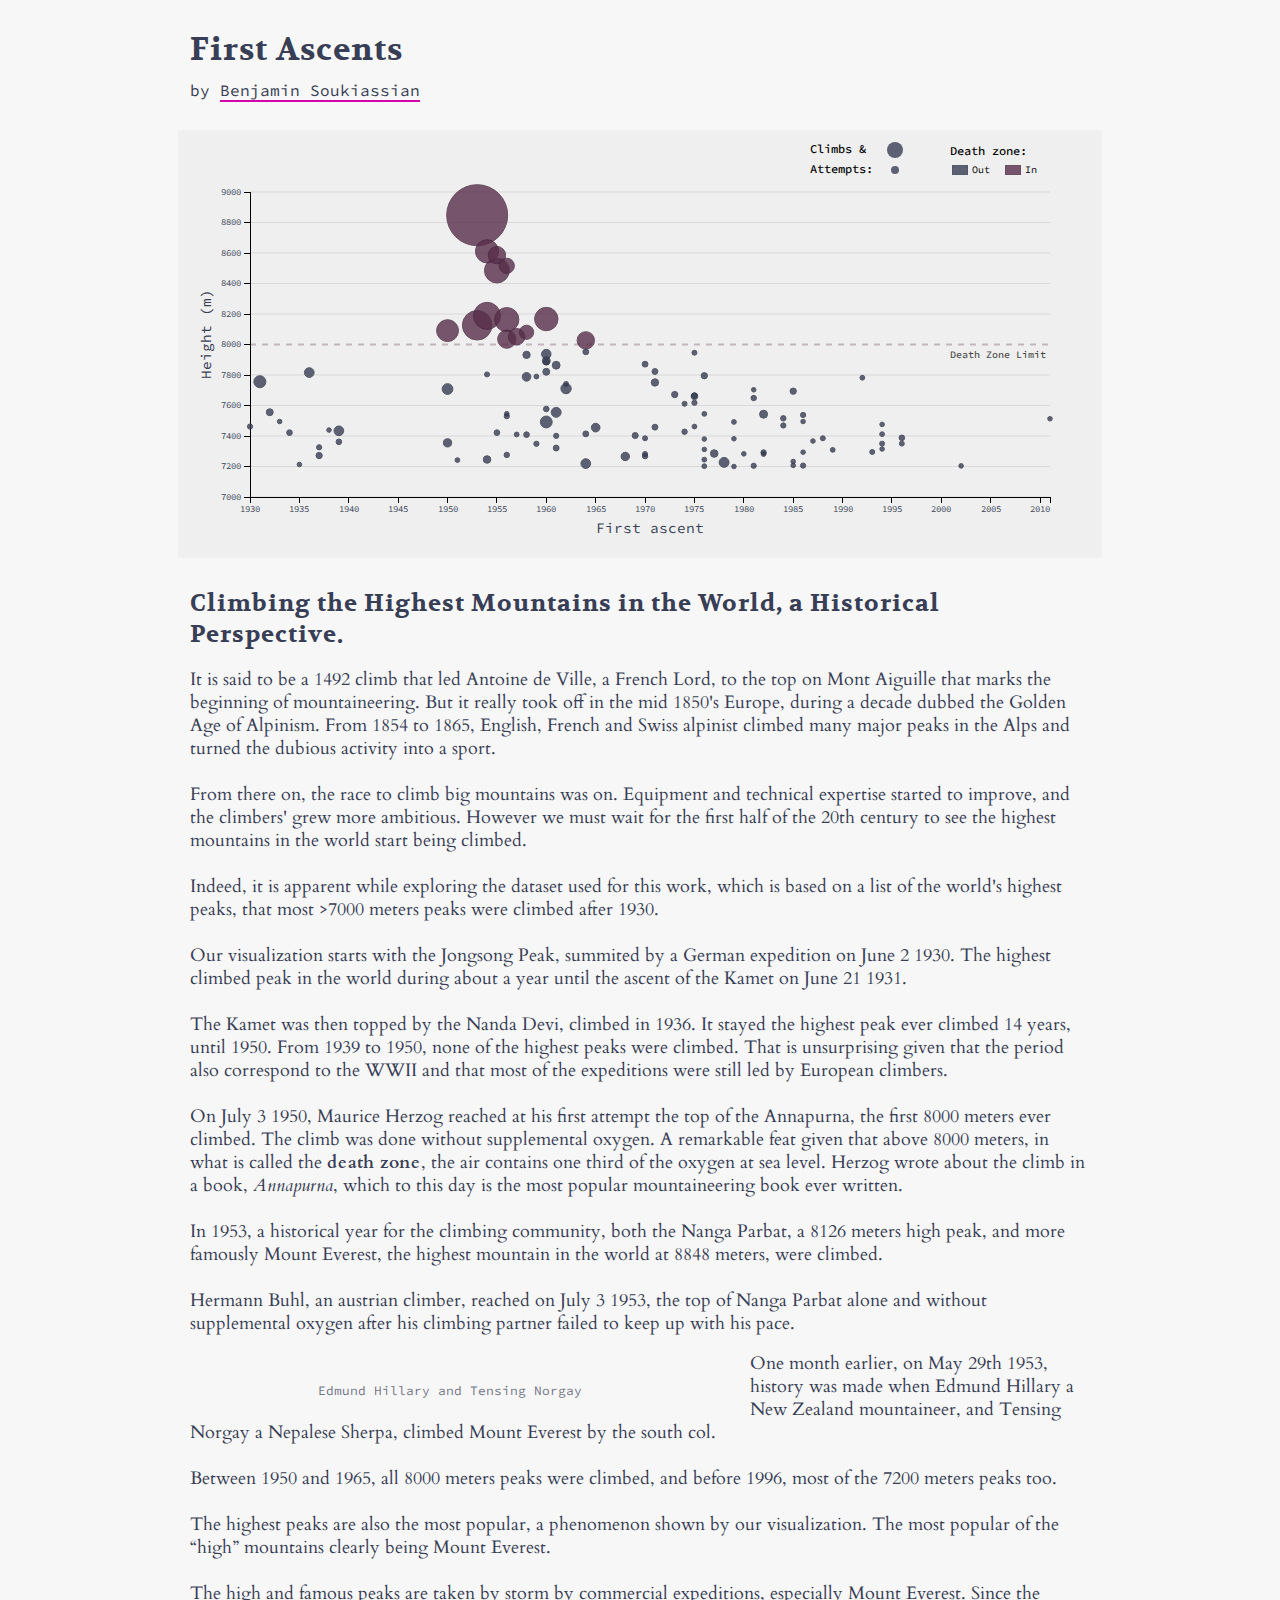
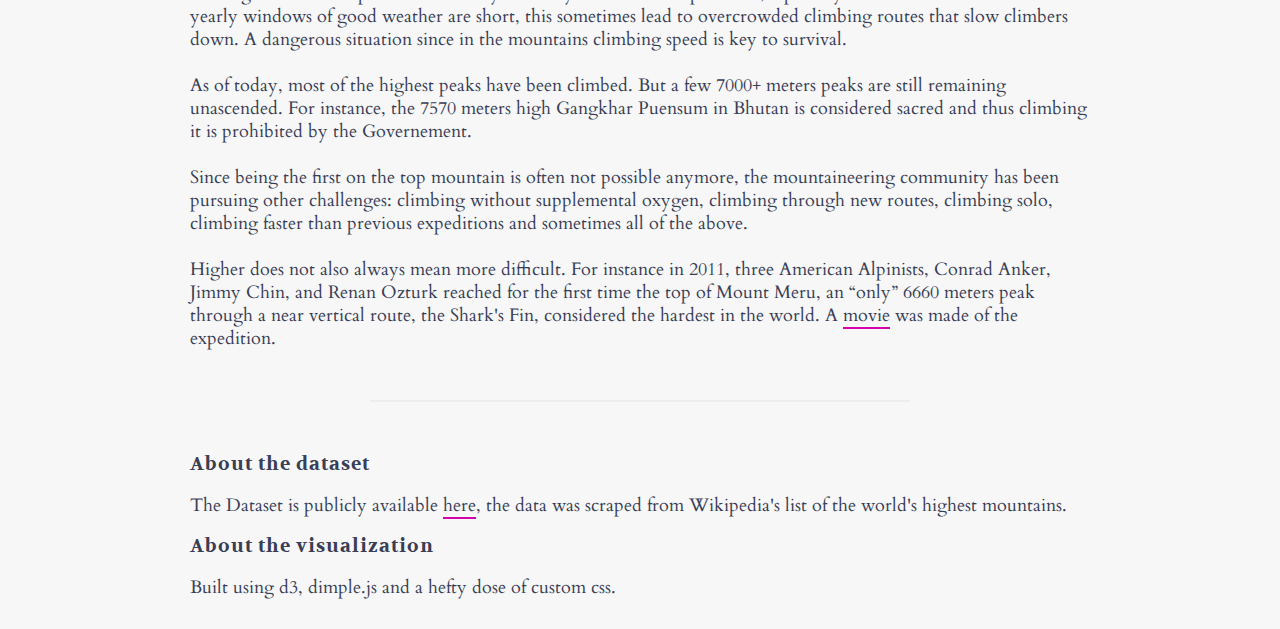
==== index.html @ c9b0b6a5 "Changed the order" ====
<!DOCTYPE html>
<html>
  <head>
    <meta charset="utf-8">
    <title>Climbing the highest mountains in the world</title>
    <link href="https://fonts.googleapis.com/css?family=Source+Code+Pro:400,500,700,900,600,300|Volkhov:400,700,700italic" rel="stylesheet" type="text/css">
    <link href="https://fonts.googleapis.com/css?family=Cardo|EB+Garamond|Source+Serif+Pro" rel="stylesheet">
    <link rel="stylesheet" href="css/base.css" media="screen" title="no title">
  </head>
  <body>
    <div class="container">
        <h1>First Ascents</h1>
        by <a href="http://soukiassian.me">Benjamin Soukiassian</a>
    </div>
  <div id="chartContainer">
    <!-- <div class="death-zone"></div> -->
  </div>
  <div class="container text">
    <h2 style="text-align:left;">
        Climbing the Highest Mountains in the World,
        a Historical Perspective.
    </h2>
    <p>It is said to be a 1492 climb that led Antoine de Ville, a French Lord, to the top on Mont Aiguille that marks the beginning of mountaineering. But it really took off in the mid 1850's Europe, during a decade dubbed the Golden Age of Alpinism. From 1854 to 1865, English, French and Swiss alpinist climbed many major peaks in the Alps and turned the dubious activity into a sport.
        <br><br>
        From there on, the race to climb big mountains was on. Equipment and technical expertise started to improve, and the climbers' grew more ambitious. However we must wait for the first half of the 20th century to see the highest mountains in the world start being climbed.
        <br><br>
        Indeed, it is apparent while exploring the dataset used for this work, which is based on a list of the world's highest peaks, that most >7000 meters peaks were climbed after 1930.
        <br><br>
        Our visualization starts with the Jongsong Peak, summited by a German expedition on June 2 1930. The highest climbed peak in the world during about a year until the ascent of the Kamet on June 21 1931.
        <br><br>
        The Kamet was then topped by the Nanda Devi, climbed in 1936. It stayed the highest peak ever climbed 14 years, until 1950.
        From 1939 to 1950, none of the highest peaks were climbed. That is unsurprising given that the period also correspond to the WWII and that most of the expeditions were still led by European climbers.
        <br><br>
        On July 3 1950, Maurice Herzog reached at his first attempt the top of the Annapurna, the first 8000 meters ever climbed. The climb was done without supplemental oxygen. A remarkable feat given that above 8000 meters, in what is called the <b>death zone</b>, the air contains one third of the oxygen at sea level. Herzog wrote about the climb in a book, <i>Annapurna</i>, which to this day is the most popular mountaineering book ever written.
        <br><br>
        In 1953, a historical year for the climbing community, both the Nanga Parbat, a 8126 meters high peak, and more famously Mount Everest, the highest mountain in the world at 8848 meters, were climbed.
        <br><br>
        Hermann Buhl, an austrian climber, reached on July 3 1953, the top of Nanga Parbat alone and without supplemental oxygen after his climbing partner failed to keep up with his pace.
        <!-- <img width="60%" style="margin:5px;float:left; left:-20px; position:relative;" src="http://mondedeptitsbonshommes.com/wp-content/uploads/173027.jpg" alt=""> -->
    </p>
        <figure style="margin:10px;float:left; left:-20px; position:relative; width:60%">
          <img width="100%"  src="https://upload.wikimedia.org/wikipedia/commons/0/0c/Hillary_and_tenzing.jpg" alt=""/>
          <figcaption>Edmund Hillary and Tensing Norgay</figcaption>
        </figure>
        <p>
        One month earlier, on May 29th 1953, history was made when Edmund Hillary a New Zealand mountaineer, and Tensing Norgay a Nepalese Sherpa, climbed Mount Everest by the south col.
        <!-- <img width="20%" style="float:left;" src="https://d3l2rivt3pqnj2.cloudfront.net/i/prints/lg/9/8/98547.jpg" alt=""> -->
        <br><br>
        Between 1950 and 1965, all 8000 meters peaks were climbed, and before 1996, most of the 7200 meters peaks too.
        <br><br>
        The highest peaks are also the most popular, a phenomenon shown by our visualization. The most popular of the “high” mountains clearly being Mount Everest.
        <br><br>
        The high and famous peaks are taken by storm by commercial expeditions, especially Mount Everest. Since the yearly windows of good weather are short, this sometimes lead to overcrowded climbing routes that slow climbers down. A dangerous situation since in the mountains climbing speed is key to survival.
        <br><br>
        As of today, most of the highest peaks have been climbed. But a few 7000+ meters peaks are still remaining unascended. For instance, the 7570 meters high Gangkhar Puensum in Bhutan is considered sacred and thus climbing it is prohibited by the Governement.
        <br><br>
        Since being the first on the top mountain is often not possible anymore, the mountaineering community has been pursuing other challenges: climbing without supplemental oxygen, climbing through new routes, climbing solo, climbing faster than previous expeditions and sometimes all of the above.
        <br><br>
        Higher does not also always mean more difficult. For instance in 2011, three American Alpinists,  Conrad Anker, Jimmy Chin, and Renan Ozturk reached for the first time the top of Mount Meru, an “only” 6660 meters peak through a near vertical route, the Shark's Fin, considered the hardest in the world. A <a target="_blank" href="http://www.merufilm.com">movie</a> was made of the expedition.

    </p>
    <div class="separator">&nbsp;</div>
    <h3>About the dataset</h3>
    <p>The Dataset is publicly available <a href="https://www.kaggle.com/abcsds/highest-mountains/">here</a>, the data was scraped from Wikipedia's list of the world's highest mountains.</p>
    <h3>About the visualization</h3>
    <p>Built using d3, dimple.js and a hefty dose of custom css.</p>

  </div>

  <script src="js/d3.v3.min.js"></script>
  <script src="js/dimple.v2.2.0.min.js"></script>
  <script type="text/javascript">
    var svg = dimple.newSvg("#chartContainer", 900, 400);

    function draw_chart(data) {

      var myChart = new dimple.chart(svg, data);
          myChart.setBounds(60, 50, 800, 305);
          myChart.customClassList.tooltipDropLine = 'custom-dropline';
          myChart.customClassList.tooltipBox = 'custom-tooltip';
          myChart.customClassList.tooltipLabel = 'custom-tooltip-label';
          myChart.customClassList.gridline = 'custom-gridline';

      var color1 = "#373e55";
      var color2 = "#582e4b";
      myChart.defaultColors = [
          new dimple.color(color2),
          new dimple.color(color1),
      ];

      var x = myChart.addTimeAxis("x", "First ascent");
          x.addOrderRule("First ascent");
          x.dateParseFormat = "%Y";
          x.tickFormat = "%Y";
          x.timeInterval = 5;

      var y  = myChart.addMeasureAxis("y", "Height (m)");
          y.overrideMin = 7000;
          y.overrideMax = 9000;
          y.tickFormat = 'd';

      z = myChart.addMeasureAxis("z", "Scaled Climbs and Attempts");

      var s = myChart.addSeries(["Mountain","Ascents bef. 2004", "Climbs and Attempts","Death Zone"], dimple.plot.bubble);

      legend = myChart.addLegend(60, 23, 808, 0, "right");
      legend.fontFamily = 'Source Code Pro';

      svg.selectAll("legend-title")
          .data(["Death zone:"])
          .enter()
          .append("text")
            .attr("x", 760)
            .attr("y", 13)
            .style("font-family", 'Source Code Pro')
            .style("font-weight", 500)
            .style("font-size", "12px")
            .text(function (d) { return d; });

      svg.selectAll("death-zone-limit")
          .data(["Death Zone Limit"])
          .enter()
          .append("text")
            .attr("x", 760)
            .attr("y", 216)
            .style("font-family", 'Source Code Pro')
            .style("font-size", "10px")
            .style("opacity", "0.7")
            .style("font-weight", 500)
            .style("color", "#76546c !important")
            .text(function (d) { return d; });

        var margin = 75,
            width = 800 - margin,
            height = 600 - margin;

        // set the stage for the legend with SVG elements
        var legend = svg.append('g')
          .attr('class', 'legend')
          .attr('transform', "translate(" + (width - 130) + "," + 8 + ")")
          .selectAll('g')
          .data(['Climbs &', 'Attempts:'])
          .enter().append('g')

        legend.append('circle')
          .attr('cy', function(d, i) {
            if(i==0) {
              return 0;
            } else {
              return 20;
            }
          })
          .attr('cx', function(d, i){
            if(i==0) {
              return 110;
            } else {
              return 110;
            }
          })
          .attr('r', function(d, i){
            if(i==0) {
              return 8;
            } else {
              return 4;
            }
          })
          .attr('fill', '#5c6174');

        legend.append('text')
          .style("font-family", 'Source Code Pro')
          .style("font-weight", 500)
          .style("font-size", "12px")
          .attr('y', function(d, i) {
            return i * 20 + 3;
          })
          .attr('x', 25)
          .text(function(d) {
            return d;
          });

      myChart.draw();

      var gridLines = svg.selectAll('.custom-gridline');
      gridLines[0].forEach(function(el) {
        if(el.__data__ == 8000) {
          el.style['stroke'] = color2;
          el.style['opacity'] = 0.3;
          el.style['stroke-width'] = 2;
          el.style['stroke-dasharray'] = 6, 6;
        }
      });
    }

    function clean(n) {
      n = parseInt(n.replace(/[^\/\d]/g,''));
      if (n > 0){
        return n;
      } else {
        return 1;
      }
    }
    var csv_url;
    if (window.location.href.indexOf("soukiassian") > -1) {
        csv_url = "https://showmade.s3.amazonaws.com/assets/Mountains.csv"
    } else {
        csv_url = "Mountains.csv"
    }

    d3.csv(csv_url, function(data) {
      data = data.map(function(el) {
        el['Climbs and Attempts'] = clean(el['Ascents bef. 2004']) + clean(el['Failed attempts bef. 2004']);
        el['Scaled Climbs and Attempts'] = el['Climbs and Attempts'] + 10;

        if (parseInt(el['Height (m)']) > 8000) {
          el['Death Zone'] = "In";
        } else {
          el['Death Zone'] = "Out";
        }
        return el;
      });

      data = data.filter(function(el) {
        // removing mountains marked as unclimbed
        return el['First ascent'] !== 'unclimbed';
      });
      draw_chart(data);
    });
  </script>
  </body>
</html>
---- css/base.css ----
body{
  font-family: 'Source Code Pro', sans-serif;
  background-color: #F7F7F7;
  color: #373e55;
}
h1, h2 , h3{
  font-family: 'Volkhov', serif;
  letter-spacing: 1px;
  margin: 10px auto;
  font-family: 'Volkhov', serif;
}
h3{
    /*font-weight: 300 !important;*/
}
a {
    -moz-transition-duration: 0.1s;
    -o-transition-duration: 0.1s;
    -webkit-transition-duration: 0.1s;
    transition-duration: 0.1s;
    border-bottom: 2px solid #d403ac;
    text-decoration: none;
    color:inherit;
}
a:hover {
    background-color: #d403ac;
}
#chartContainer{
  background-color: #EFEFEF;
  border: 2px solid #EFEFEF;
  max-width: 900px;
  padding: 10px;
  margin: 30px auto;
  border-radius: 3px;
  position: relative;
}
div.container{
    max-width: 900px;
    padding: 0px;
    margin: 30px auto;
    position: relative;
}
div.text p{
  font-family: "Source Serif Pro";
  font-family: "Cardo";
  font-size: 1.1em;
}
.custom-tooltip{
  padding: 20px !important;
  fill: #F7F7F7 !important;
  stroke: #dfdfdf !important;
}
text.custom-tooltip-label{
  font-size: 0.85em !important;
  fill: #373e55;
  font-family: 'Source Code Pro', sans-serif !important;
}
text.custom-tooltip-label:first-of-type{
  font-weight: 600;
  font-size: 1.1em;
  text-decoration: underline;
}
text.custom-tooltip-label:last-of-type{
  display:none !important;
}

div.separator {
      width: 60%;
      margin: 50px auto;
      height: 2px;
      background-color: #979ba7;
      opacity: 0.1;
      display: block;
  }
.custom-gridline g.tick{
}
.custom-gridline{
  /*stroke: red !important;*/
}
.dimple-custom-axis-label,
.dimple-custom-axis-title{
  fill:#373e55;
  font-family: 'Source Code Pro', sans-serif !important;
  font-size: 0.9em !important;
}

figcaption {
    font-size: 0.8em;
    text-align: center;
    opacity: 0.7;
}
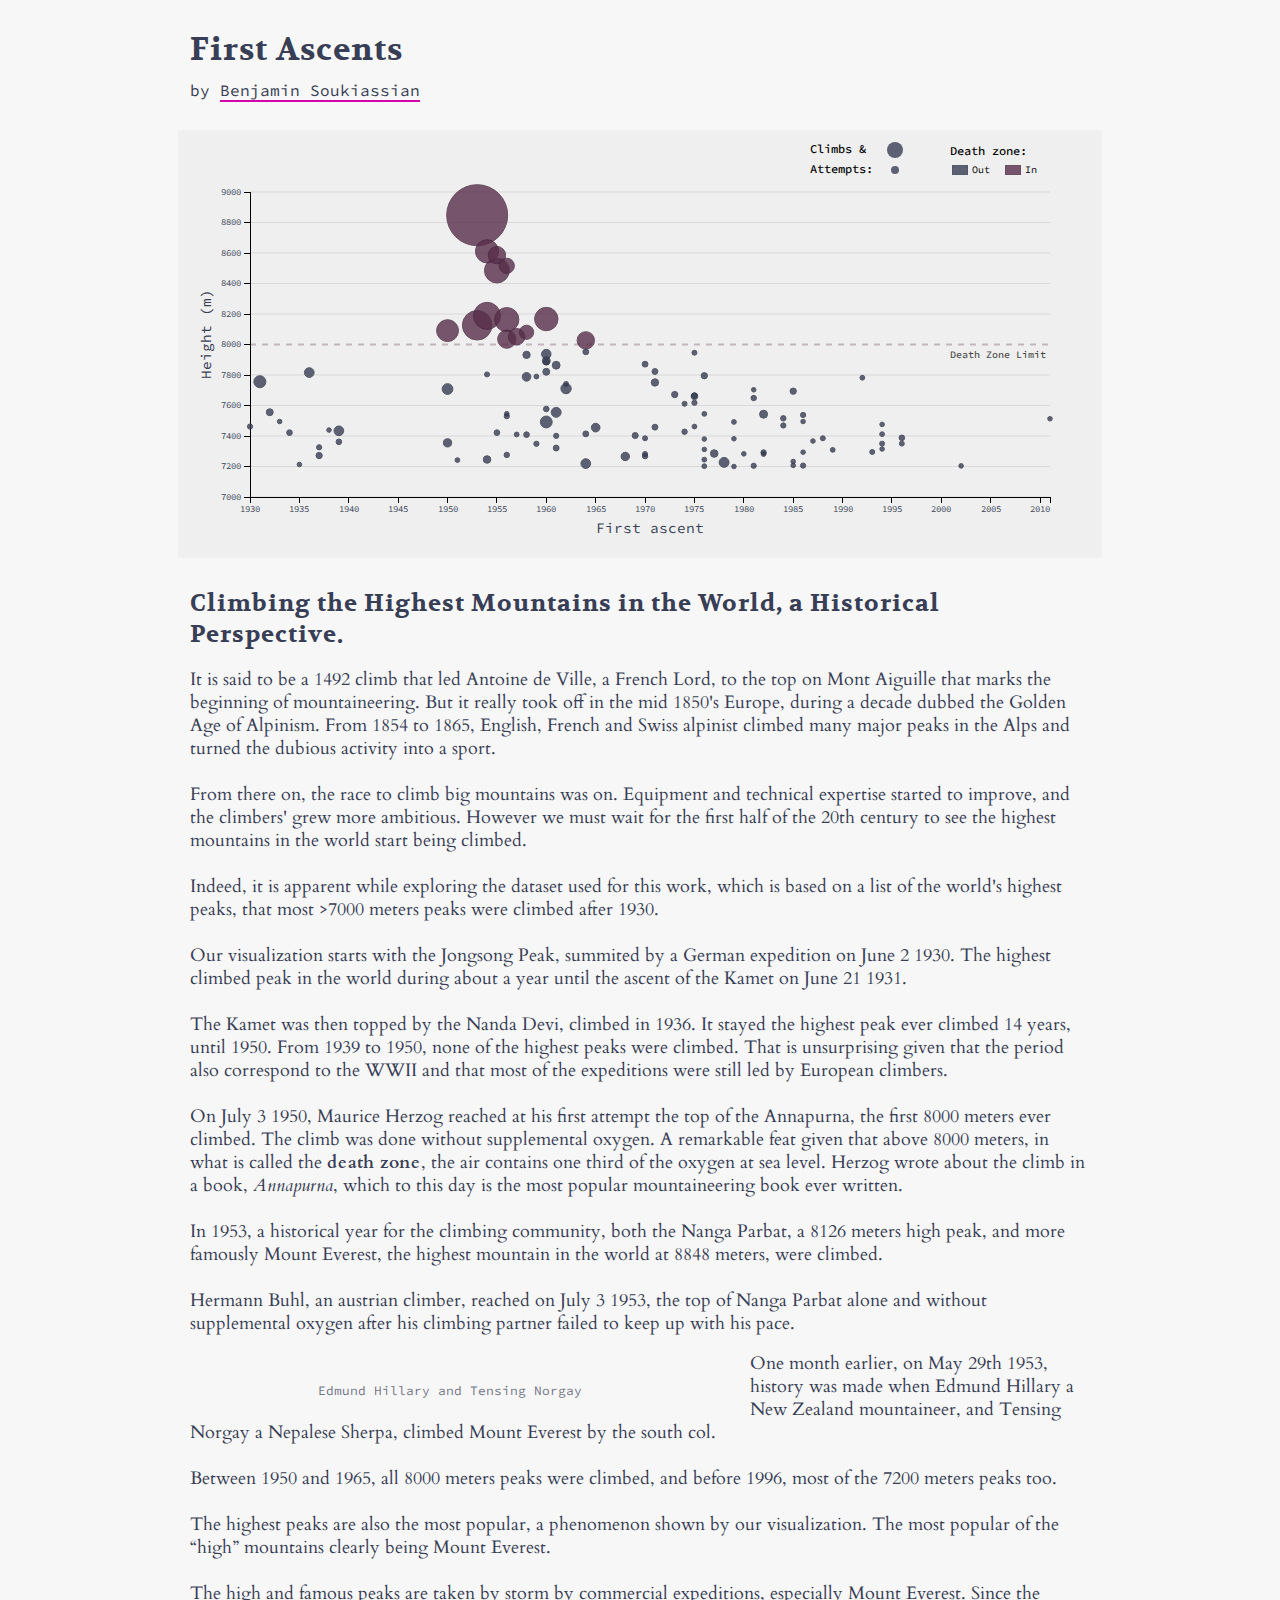
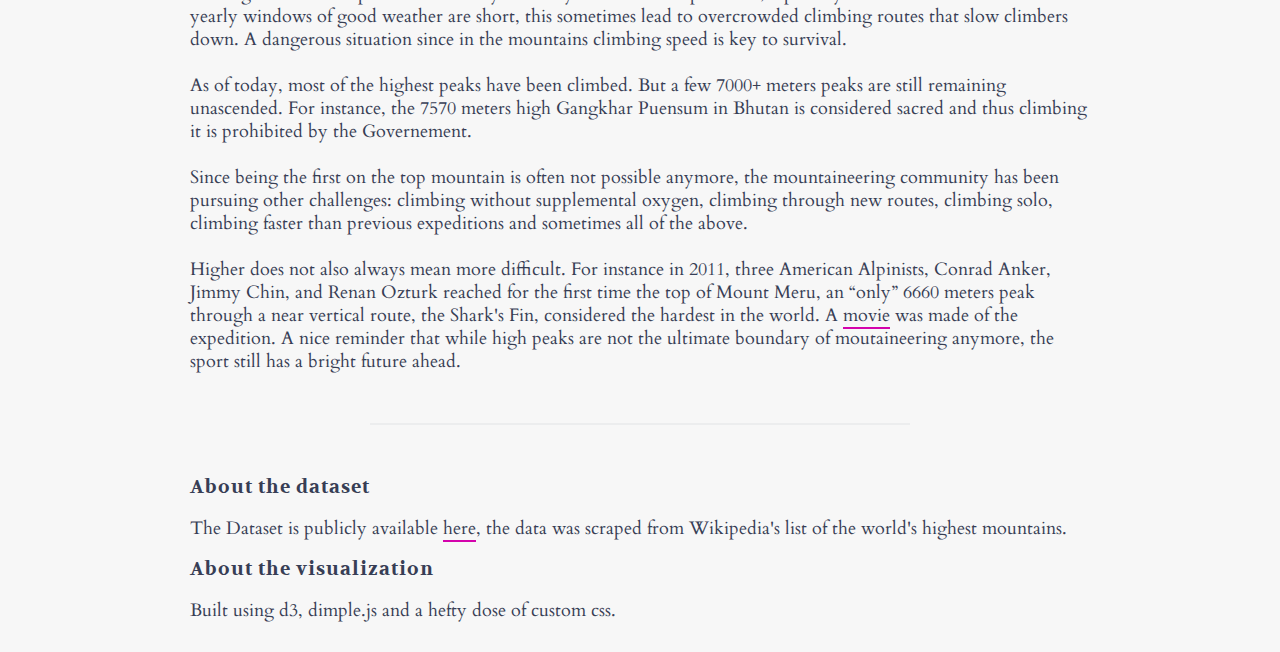
==== commit b6e0e816: "Text" ====
--- a/index.html
+++ b/index.html
@@ -18,26 +18,7 @@
   <div class="container text">
     <h2 style="text-align:left;">
         Climbing the Highest Mountains in the World,
-        a Historical Perspective.
-    </h2>
-    <p>It is said to be a 1492 climb that led Antoine de Ville, a French Lord, to the top on Mont Aiguille that marks the beginning of mountaineering. But it really took off in the mid 1850's Europe, during a decade dubbed the Golden Age of Alpinism. From 1854 to 1865, English, French and Swiss alpinist climbed many major peaks in the Alps and turned the dubious activity into a sport.
-        <br><br>
-        From there on, the race to climb big mountains was on. Equipment and technical expertise started to improve, and the climbers' grew more ambitious. However we must wait for the first half of the 20th century to see the highest mountains in the world start being climbed.
-        <br><br>
-        Indeed, it is apparent while exploring the dataset used for this work, which is based on a list of the world's highest peaks, that most >7000 meters peaks were climbed after 1930.
-        <br><br>
-        Our visualization starts with the Jongsong Peak, summited by a German expedition on June 2 1930. The highest climbed peak in the world during about a year until the ascent of the Kamet on June 21 1931.
-        <br><br>
-        The Kamet was then topped by the Nanda Devi, climbed in 1936. It stayed the highest peak ever climbed 14 years, until 1950.
-        From 1939 to 1950, none of the highest peaks were climbed. That is unsurprising given that the period also correspond to the WWII and that most of the expeditions were still led by European climbers.
-        <br><br>
-        On July 3 1950, Maurice Herzog reached at his first attempt the top of the Annapurna, the first 8000 meters ever climbed. The climb was done without supplemental oxygen. A remarkable feat given that above 8000 meters, in what is called the <b>death zone</b>, the air contains one third of the oxygen at sea level. Herzog wrote about the climb in a book, <i>Annapurna</i>, which to this day is the most popular mountaineering book ever written.
-        <br><br>
-        In 1953, a historical year for the climbing community, both the Nanga Parbat, a 8126 meters high peak, and more famously Mount Everest, the highest mountain in the world at 8848 meters, were climbed.
-        <br><br>
-        Hermann Buhl, an austrian climber, reached on July 3 1953, the top of Nanga Parbat alone and without supplemental oxygen after his climbing partner failed to keep up with his pace.
-        <!-- <img width="60%" style="margin:5px;float:left; left:-20px; position:relative;" src="http://mondedeptitsbonshommes.com/wp-content/uploads/173027.jpg" alt=""> -->
-    </p>
+        a Historical Perspective.  </h2> <p>It is said to be a 1492 climb that led Antoine de Ville, a French Lord, to the top on Mont Aiguille that marks the beginning of mountaineering. But it really took off in the mid 1850's Europe, during a decade dubbed the Golden Age of Alpinism. From 1854 to 1865, English, French and Swiss alpinist climbed many major peaks in the Alps and turned the dubious activity into a sport.  <br><br> From there on, the race to climb big mountains was on. Equipment and technical expertise started to improve, and the climbers' grew more ambitious. However we must wait for the first half of the 20th century to see the highest mountains in the world start being climbed.  <br><br> Indeed, it is apparent while exploring the dataset used for this work, which is based on a list of the world's highest peaks, that most >7000 meters peaks were climbed after 1930.  <br><br> Our visualization starts with the Jongsong Peak, summited by a German expedition on June 2 1930. The highest climbed peak in the world during about a year until the ascent of the Kamet on June 21 1931.  <br><br> The Kamet was then topped by the Nanda Devi, climbed in 1936. It stayed the highest peak ever climbed 14 years, until 1950.  From 1939 to 1950, none of the highest peaks were climbed. That is unsurprising given that the period also correspond to the WWII and that most of the expeditions were still led by European climbers.  <br><br> On July 3 1950, Maurice Herzog reached at his first attempt the top of the Annapurna, the first 8000 meters ever climbed. The climb was done without supplemental oxygen. A remarkable feat given that above 8000 meters, in what is called the <b>death zone</b>, the air contains one third of the oxygen at sea level. Herzog wrote about the climb in a book, <i>Annapurna</i>, which to this day is the most popular mountaineering book ever written.  <br><br> In 1953, a historical year for the climbing community, both the Nanga Parbat, a 8126 meters high peak, and more famously Mount Everest, the highest mountain in the world at 8848 meters, were climbed.  <br><br> Hermann Buhl, an austrian climber, reached on July 3 1953, the top of Nanga Parbat alone and without supplemental oxygen after his climbing partner failed to keep up with his pace.  <!-- <img width="60%" style="margin:5px;float:left; left:-20px; position:relative;" src="http://mondedeptitsbonshommes.com/wp-content/uploads/173027.jpg" alt=""> --> </p>
         <figure style="margin:10px;float:left; left:-20px; position:relative; width:60%">
           <img width="100%"  src="https://upload.wikimedia.org/wikipedia/commons/0/0c/Hillary_and_tenzing.jpg" alt=""/>
           <figcaption>Edmund Hillary and Tensing Norgay</figcaption>
@@ -56,7 +37,8 @@
         <br><br>
         Since being the first on the top mountain is often not possible anymore, the mountaineering community has been pursuing other challenges: climbing without supplemental oxygen, climbing through new routes, climbing solo, climbing faster than previous expeditions and sometimes all of the above.
         <br><br>
-        Higher does not also always mean more difficult. For instance in 2011, three American Alpinists,  Conrad Anker, Jimmy Chin, and Renan Ozturk reached for the first time the top of Mount Meru, an “only” 6660 meters peak through a near vertical route, the Shark's Fin, considered the hardest in the world. A <a target="_blank" href="http://www.merufilm.com">movie</a> was made of the expedition.
+        Higher does not also always mean more difficult. For instance in 2011, three American Alpinists,  Conrad Anker, Jimmy Chin, and Renan Ozturk reached for the first time the top of Mount Meru, an “only” 6660 meters peak through a near vertical route, the Shark's Fin, considered the hardest in the world. A <a target="_blank" href="http://www.merufilm.com">movie</a> was made of the expedition. A nice reminder that while high peaks are not the ultimate boundary of moutaineering anymore, the sport still has a bright future ahead.
+<br/>
 
     </p>
     <div class="separator">&nbsp;</div>
--- a/css/base.css
+++ b/css/base.css
@@ -88,3 +88,7 @@
     text-align: center;
     opacity: 0.7;
 }
+
+::selection {
+    background: lightgrey;
+}
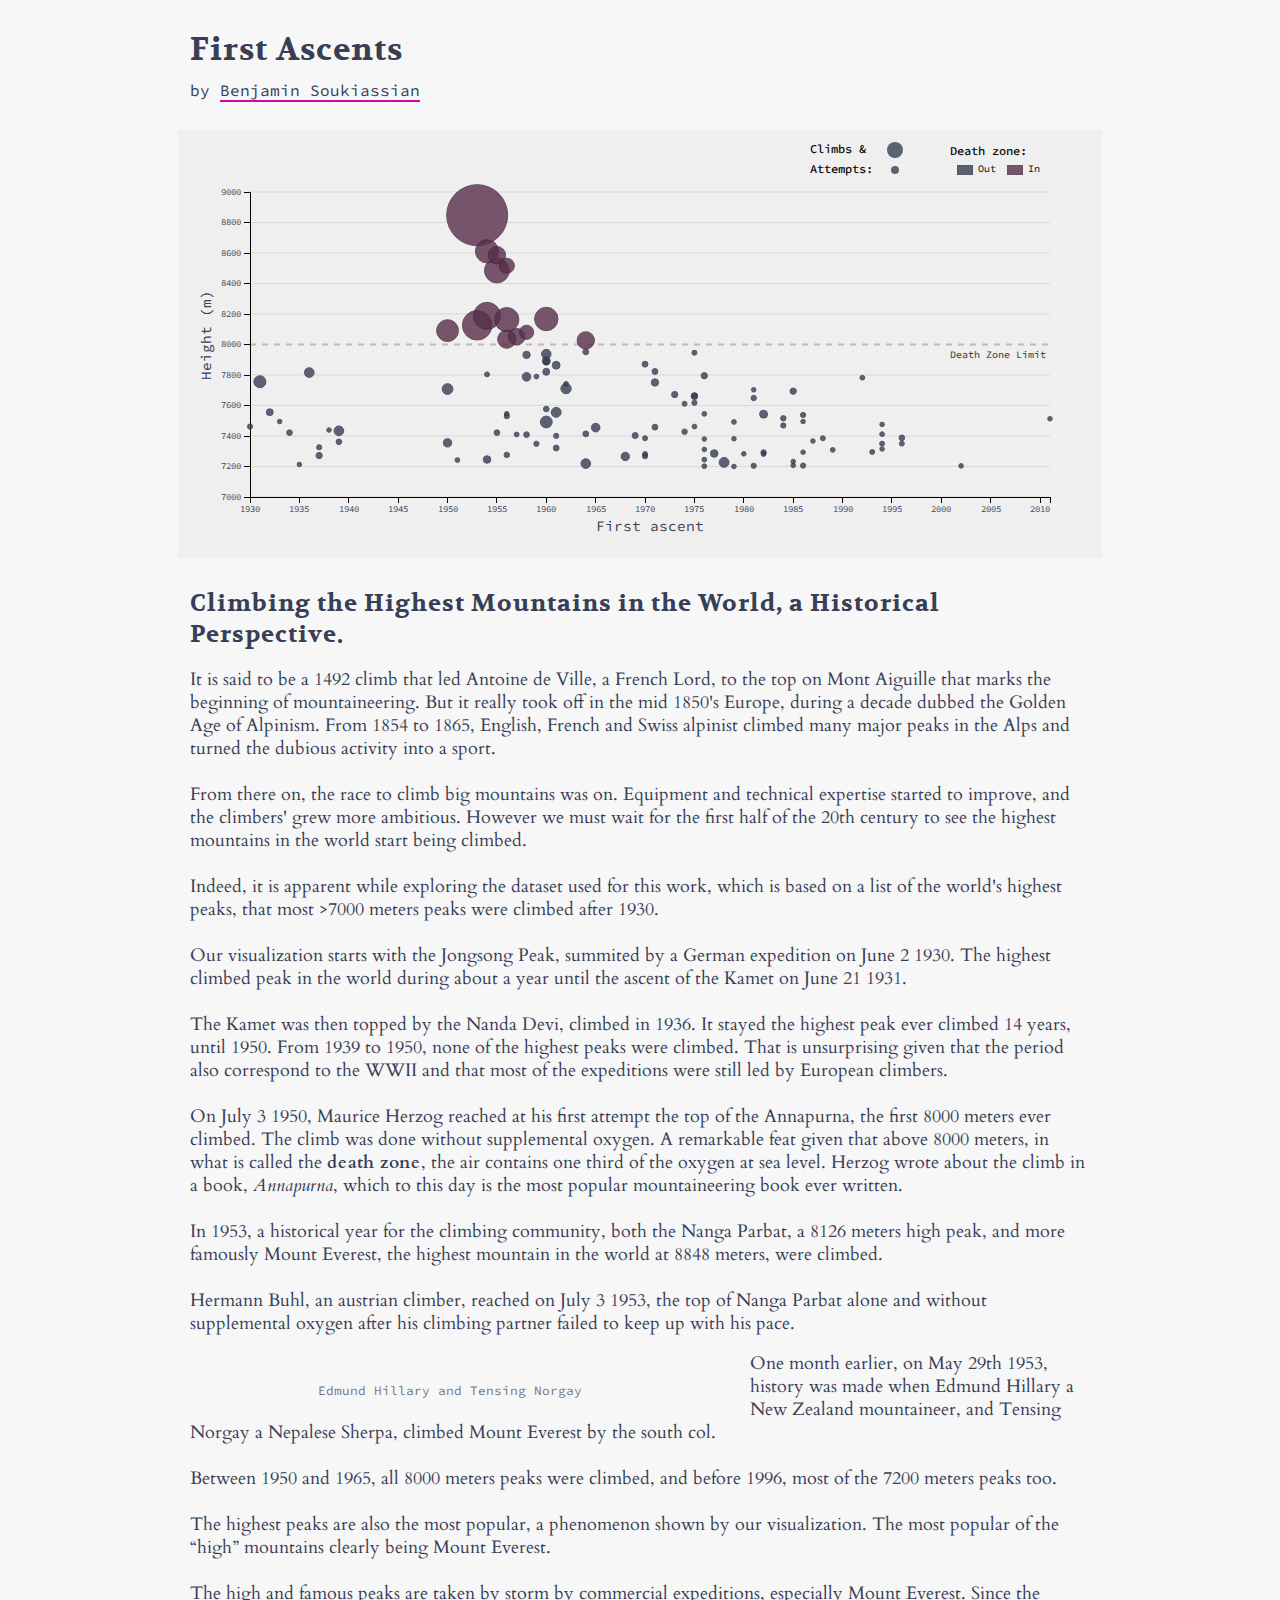
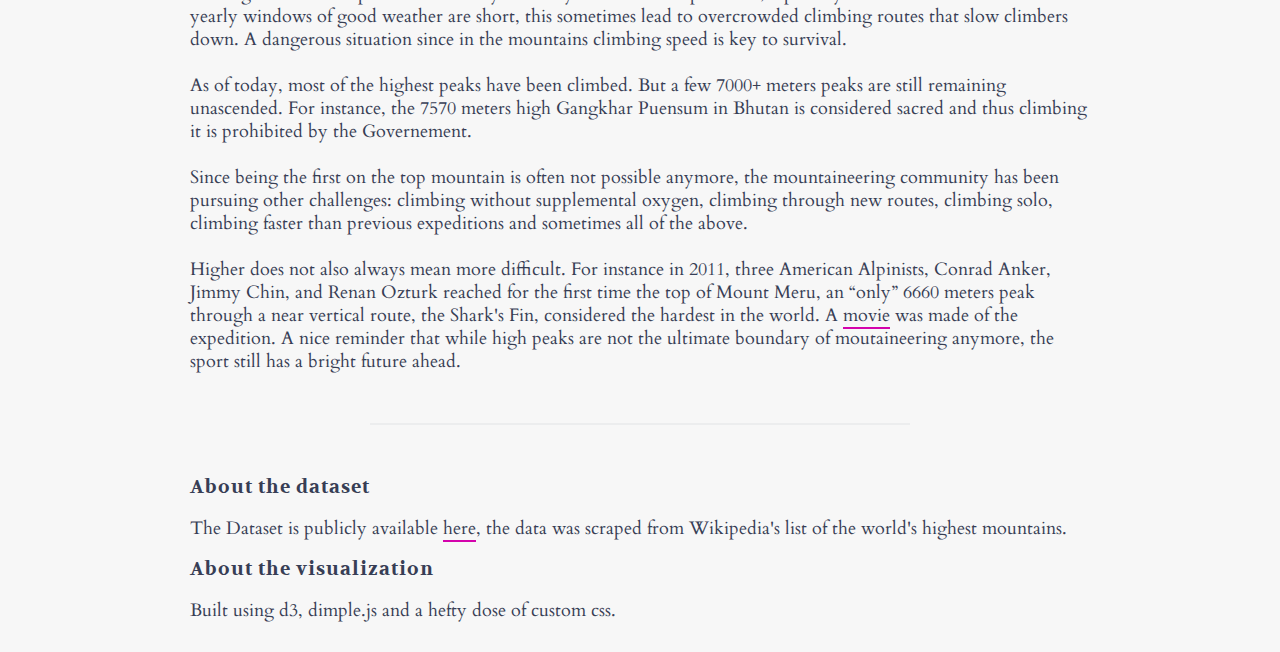
==== commit 0f7196f4: "Comments" ====
--- a/index.html
+++ b/index.html
@@ -56,38 +56,41 @@
 
     function draw_chart(data) {
 
-      var myChart = new dimple.chart(svg, data);
+    var color1 = "#373e55";
+    var color2 = "#582e4b";  
+    var myChart = new dimple.chart(svg, data);
           myChart.setBounds(60, 50, 800, 305);
           myChart.customClassList.tooltipDropLine = 'custom-dropline';
           myChart.customClassList.tooltipBox = 'custom-tooltip';
           myChart.customClassList.tooltipLabel = 'custom-tooltip-label';
           myChart.customClassList.gridline = 'custom-gridline';
-
-      var color1 = "#373e55";
-      var color2 = "#582e4b";
-      myChart.defaultColors = [
-          new dimple.color(color2),
-          new dimple.color(color1),
-      ];
-
+          myChart.defaultColors = [
+            new dimple.color(color2),
+            new dimple.color(color1),
+          ];
+
+      // add x axis
       var x = myChart.addTimeAxis("x", "First ascent");
           x.addOrderRule("First ascent");
           x.dateParseFormat = "%Y";
           x.tickFormat = "%Y";
           x.timeInterval = 5;
-
+      // add y axis
       var y  = myChart.addMeasureAxis("y", "Height (m)");
           y.overrideMin = 7000;
           y.overrideMax = 9000;
           y.tickFormat = 'd';
 
+      // add z axis (bubble size)
       z = myChart.addMeasureAxis("z", "Scaled Climbs and Attempts");
 
+      // add more infos to tooltips
       var s = myChart.addSeries(["Mountain","Ascents bef. 2004", "Climbs and Attempts","Death Zone"], dimple.plot.bubble);
 
+
+      // set legend
       legend = myChart.addLegend(60, 23, 808, 0, "right");
       legend.fontFamily = 'Source Code Pro';
-
       svg.selectAll("legend-title")
           .data(["Death zone:"])
           .enter()
@@ -116,7 +119,6 @@
             width = 800 - margin,
             height = 600 - margin;
 
-        // set the stage for the legend with SVG elements
         var legend = svg.append('g')
           .attr('class', 'legend')
           .attr('transform', "translate(" + (width - 130) + "," + 8 + ")")
@@ -161,7 +163,8 @@
           });
 
       myChart.draw();
-
+      
+      // death zone limit dashed line  
       var gridLines = svg.selectAll('.custom-gridline');
       gridLines[0].forEach(function(el) {
         if(el.__data__ == 8000) {
@@ -172,7 +175,10 @@
         }
       });
     }
-
+    
+    // clean numbers by removing symbols
+    // and returning 1 for data points whose first ascent
+    // is set but Ascents bef. 2004 equal 0
     function clean(n) {
       n = parseInt(n.replace(/[^\/\d]/g,''));
       if (n > 0){
@@ -181,6 +187,8 @@
         return 1;
       }
     }
+    
+    // Make the visualization work without server rendering 
     var csv_url;
     if (window.location.href.indexOf("soukiassian") > -1) {
         csv_url = "https://showmade.s3.amazonaws.com/assets/Mountains.csv"
@@ -191,7 +199,7 @@
     d3.csv(csv_url, function(data) {
       data = data.map(function(el) {
         el['Climbs and Attempts'] = clean(el['Ascents bef. 2004']) + clean(el['Failed attempts bef. 2004']);
-        el['Scaled Climbs and Attempts'] = el['Climbs and Attempts'] + 10;
+        el['Scaled Climbs and Attempts'] = el['Climbs and Attempts'] + 10;  // field used only for better bubble size.
 
         if (parseInt(el['Height (m)']) > 8000) {
           el['Death Zone'] = "In";
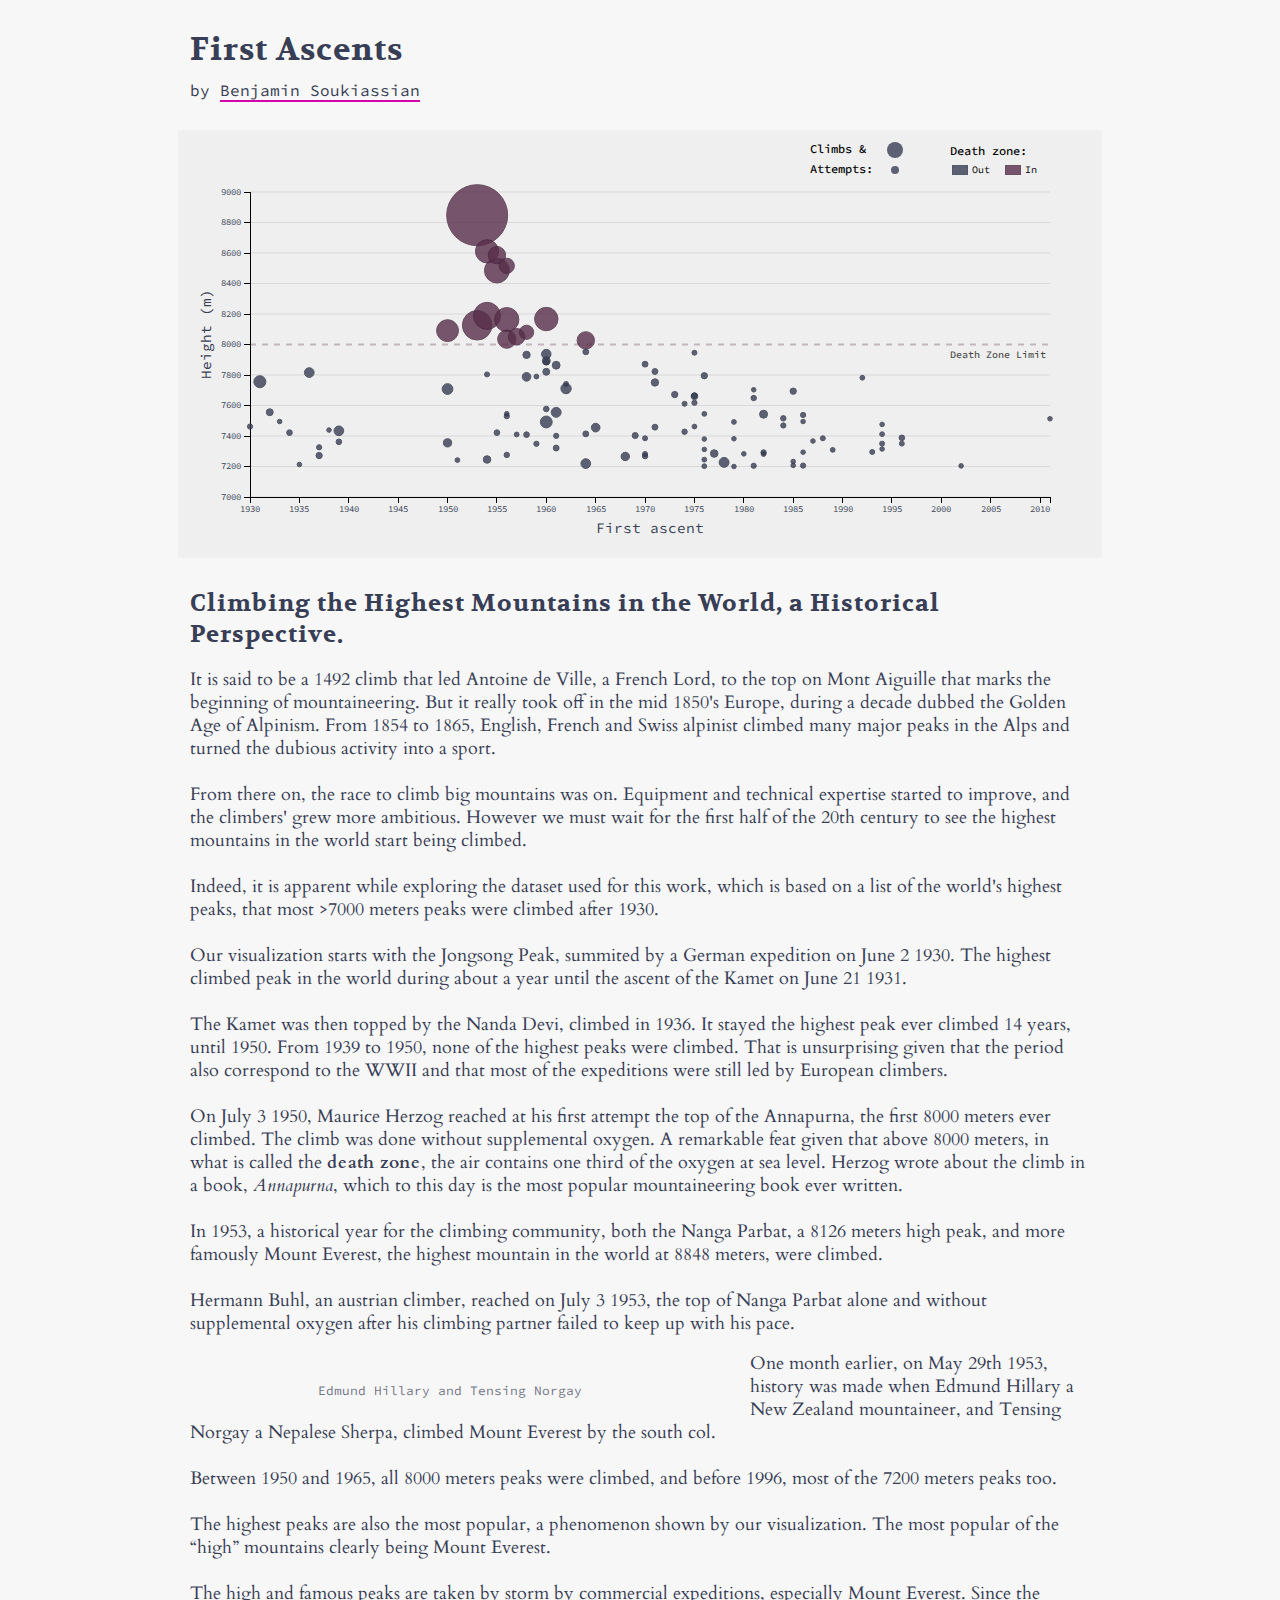
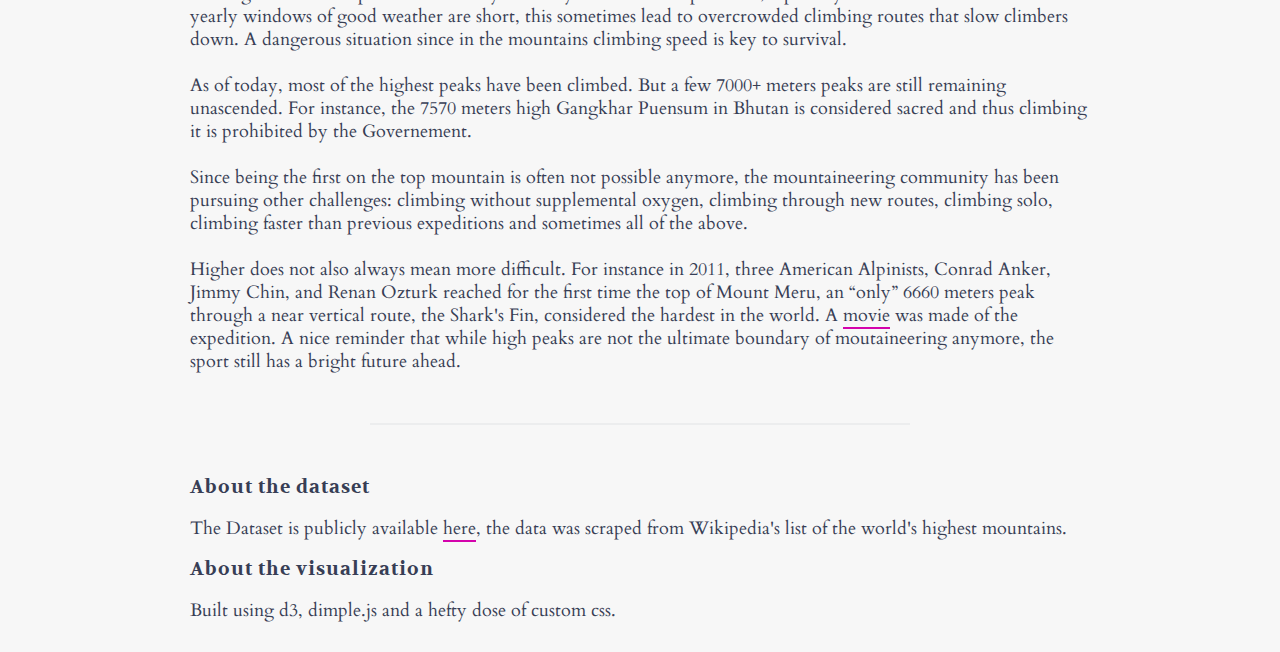
==== commit f6f58daa: "cleaned" ====
--- a/index.html
+++ b/index.html
@@ -13,7 +13,6 @@
         by <a href="http://soukiassian.me">Benjamin Soukiassian</a>
     </div>
   <div id="chartContainer">
-    <!-- <div class="death-zone"></div> -->
   </div>
   <div class="container text">
     <h2 style="text-align:left;">
@@ -25,7 +24,6 @@
         </figure>
         <p>
         One month earlier, on May 29th 1953, history was made when Edmund Hillary a New Zealand mountaineer, and Tensing Norgay a Nepalese Sherpa, climbed Mount Everest by the south col.
-        <!-- <img width="20%" style="float:left;" src="https://d3l2rivt3pqnj2.cloudfront.net/i/prints/lg/9/8/98547.jpg" alt=""> -->
         <br><br>
         Between 1950 and 1965, all 8000 meters peaks were climbed, and before 1996, most of the 7200 meters peaks too.
         <br><br>
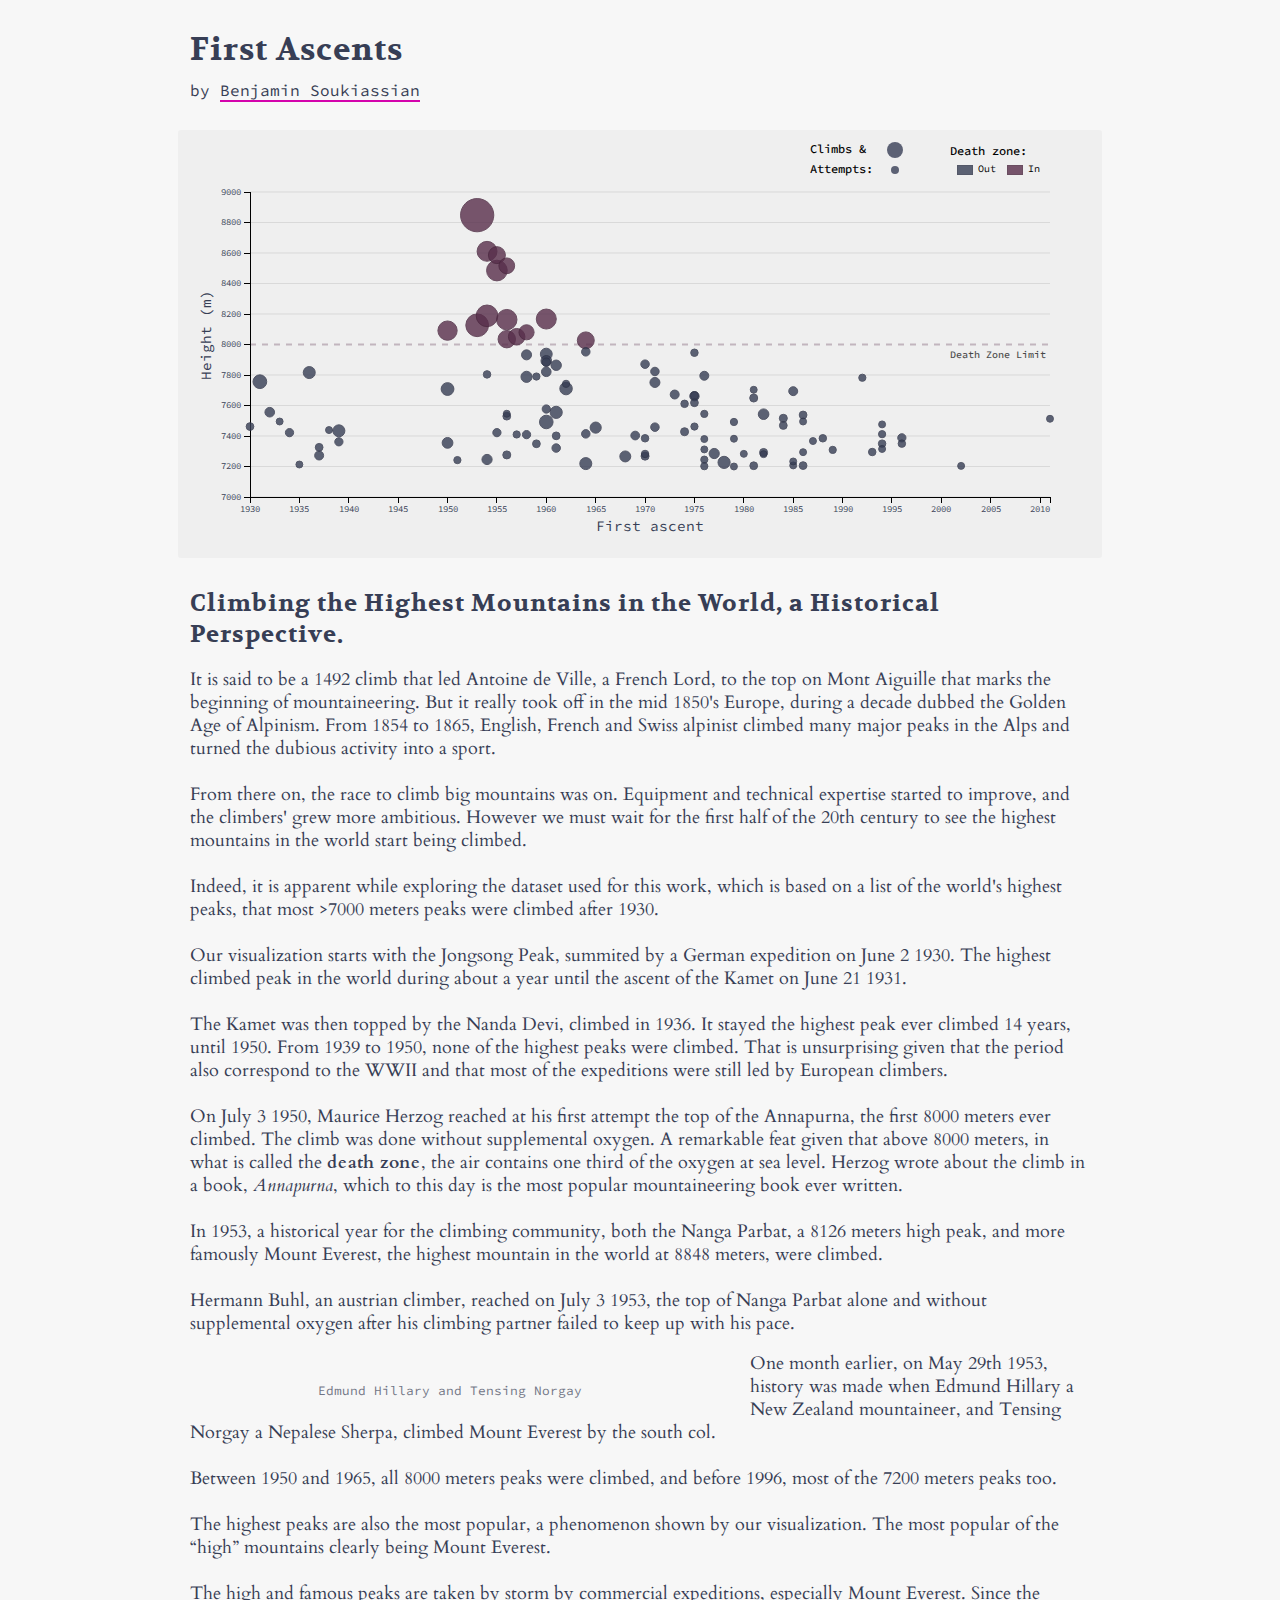
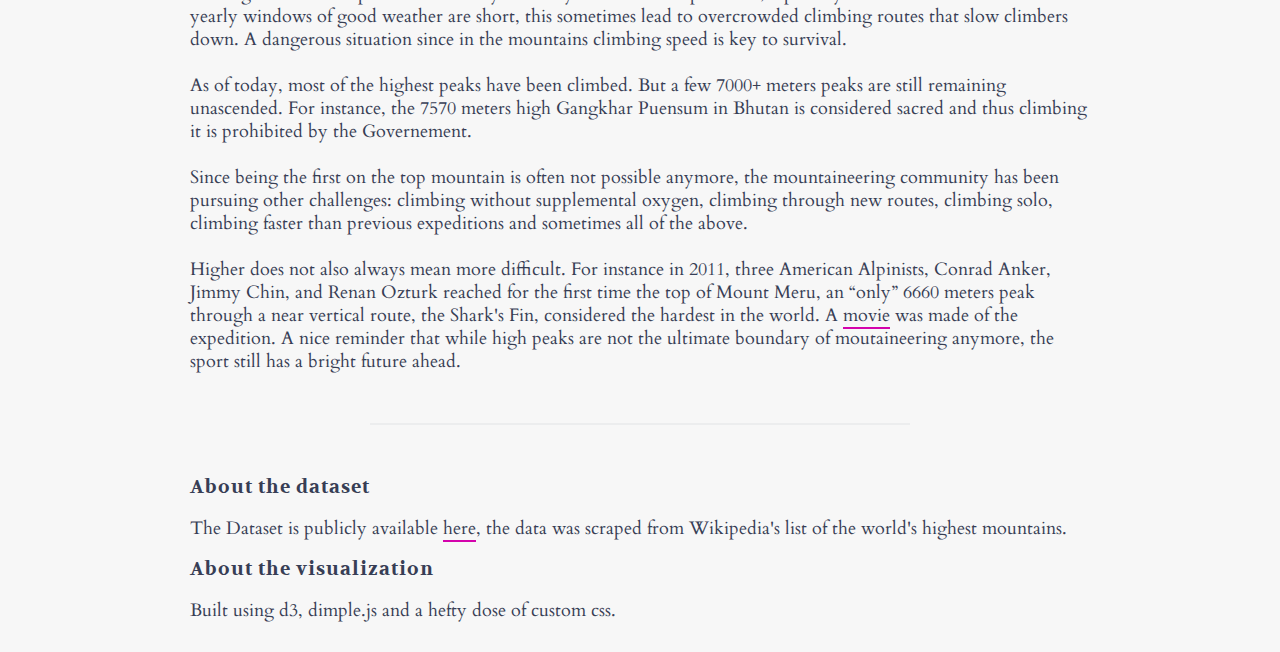
==== commit 15e97412: "Added and implemented feedback" ====
--- a/index.html
+++ b/index.html
@@ -13,6 +13,7 @@
         by <a href="http://soukiassian.me">Benjamin Soukiassian</a>
     </div>
   <div id="chartContainer">
+    <!-- <div class="death-zone"></div> -->
   </div>
   <div class="container text">
     <h2 style="text-align:left;">
@@ -24,6 +25,7 @@
         </figure>
         <p>
         One month earlier, on May 29th 1953, history was made when Edmund Hillary a New Zealand mountaineer, and Tensing Norgay a Nepalese Sherpa, climbed Mount Everest by the south col.
+        <!-- <img width="20%" style="float:left;" src="https://d3l2rivt3pqnj2.cloudfront.net/i/prints/lg/9/8/98547.jpg" alt=""> -->
         <br><br>
         Between 1950 and 1965, all 8000 meters peaks were climbed, and before 1996, most of the 7200 meters peaks too.
         <br><br>
@@ -213,6 +215,11 @@
       });
       draw_chart(data);
     });
+    // rescaling bubble size
+    setTimeout(function () {
+           svg.selectAll("circle.dimple-bubble")
+              .attr("r", function(d) {return Math.sqrt(d.r);});
+      }, 50);
   </script>
   </body>
 </html>
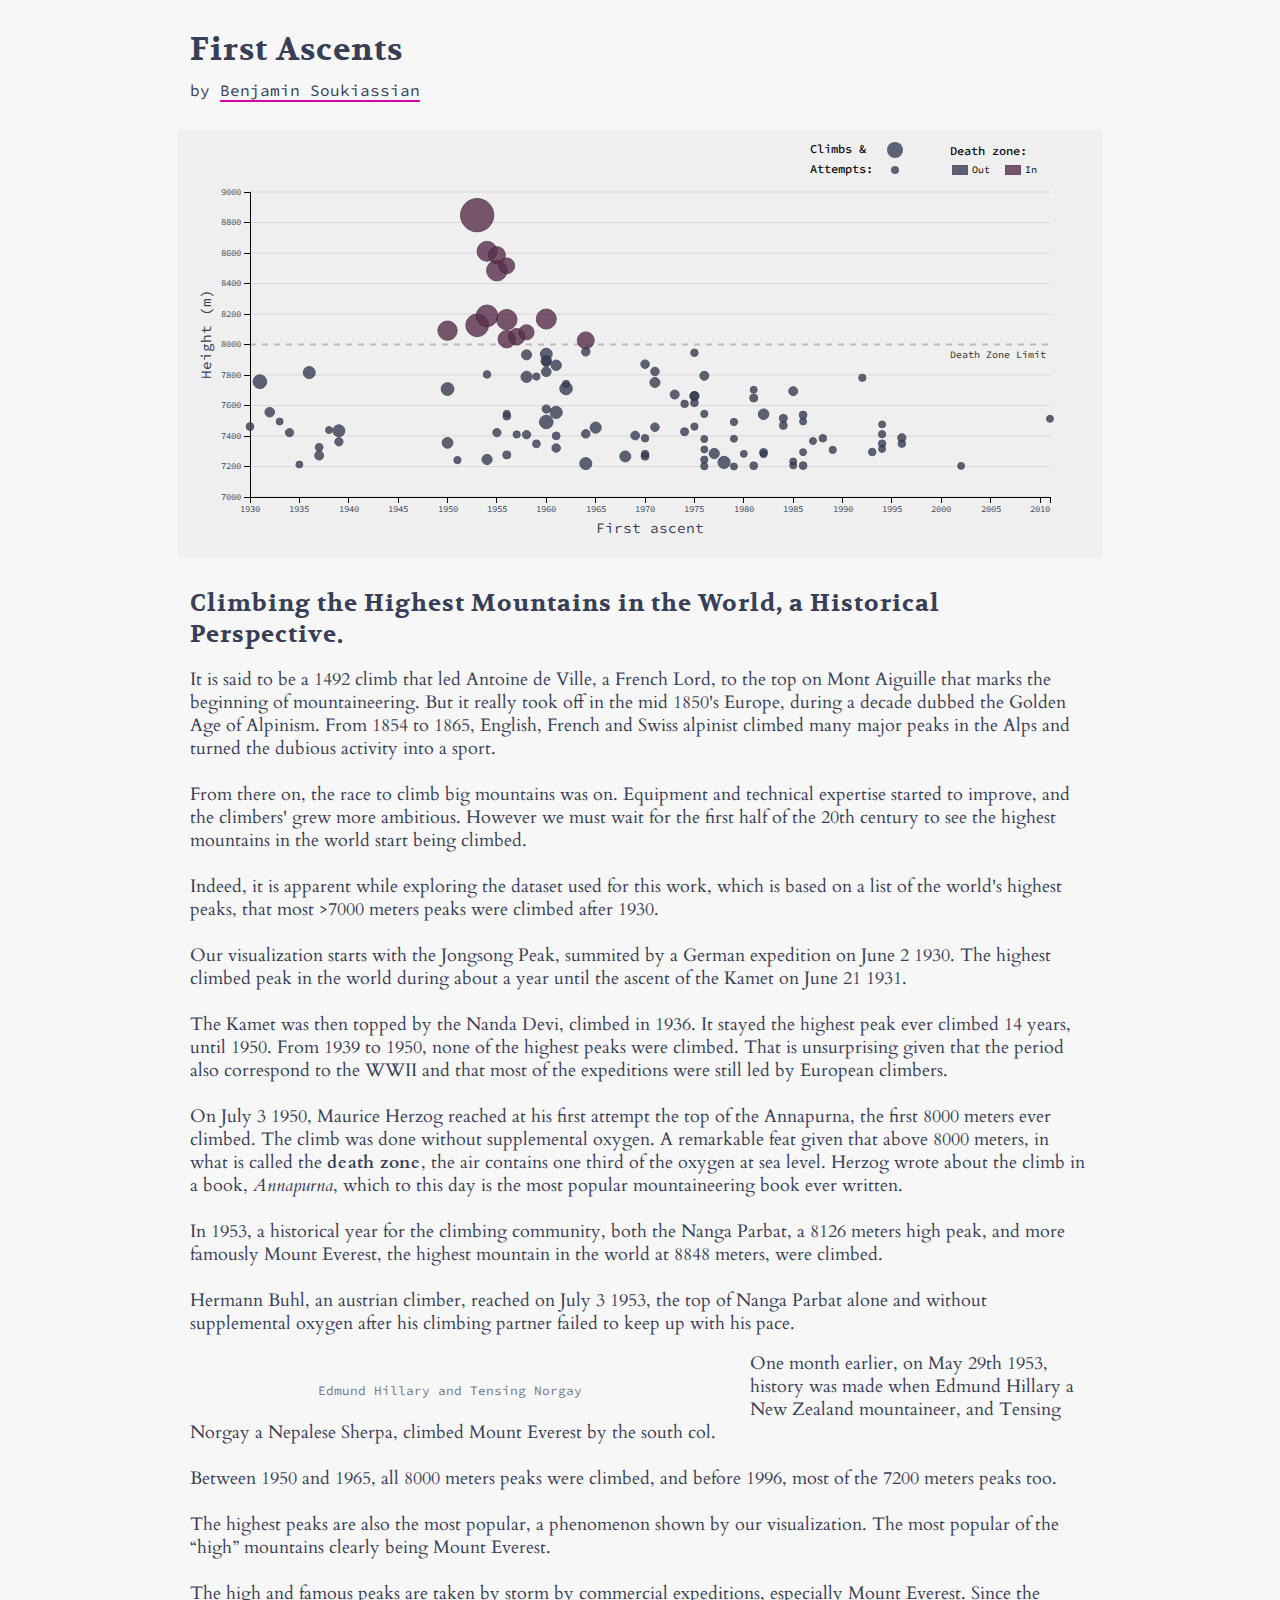
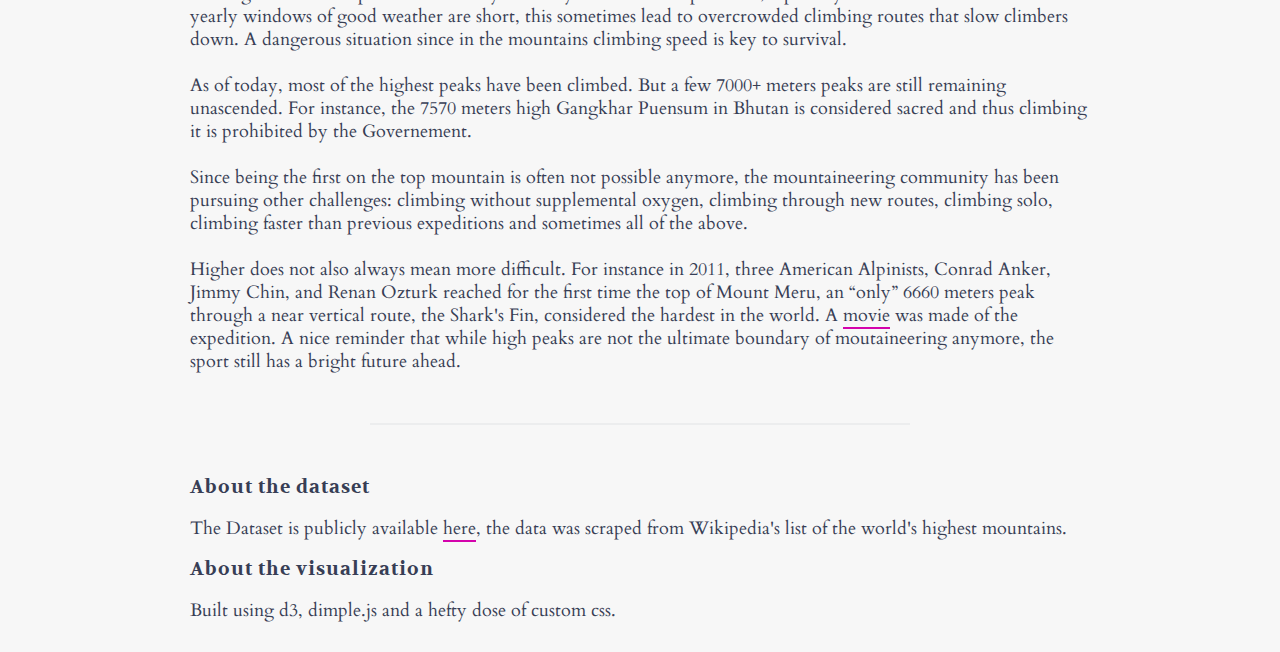
==== commit 1c4c782d: "Fix conflict" ====
--- a/index.html
+++ b/index.html
@@ -13,7 +13,6 @@
         by <a href="http://soukiassian.me">Benjamin Soukiassian</a>
     </div>
   <div id="chartContainer">
-    <!-- <div class="death-zone"></div> -->
   </div>
   <div class="container text">
     <h2 style="text-align:left;">
@@ -25,7 +24,6 @@
         </figure>
         <p>
         One month earlier, on May 29th 1953, history was made when Edmund Hillary a New Zealand mountaineer, and Tensing Norgay a Nepalese Sherpa, climbed Mount Everest by the south col.
-        <!-- <img width="20%" style="float:left;" src="https://d3l2rivt3pqnj2.cloudfront.net/i/prints/lg/9/8/98547.jpg" alt=""> -->
         <br><br>
         Between 1950 and 1965, all 8000 meters peaks were climbed, and before 1996, most of the 7200 meters peaks too.
         <br><br>
